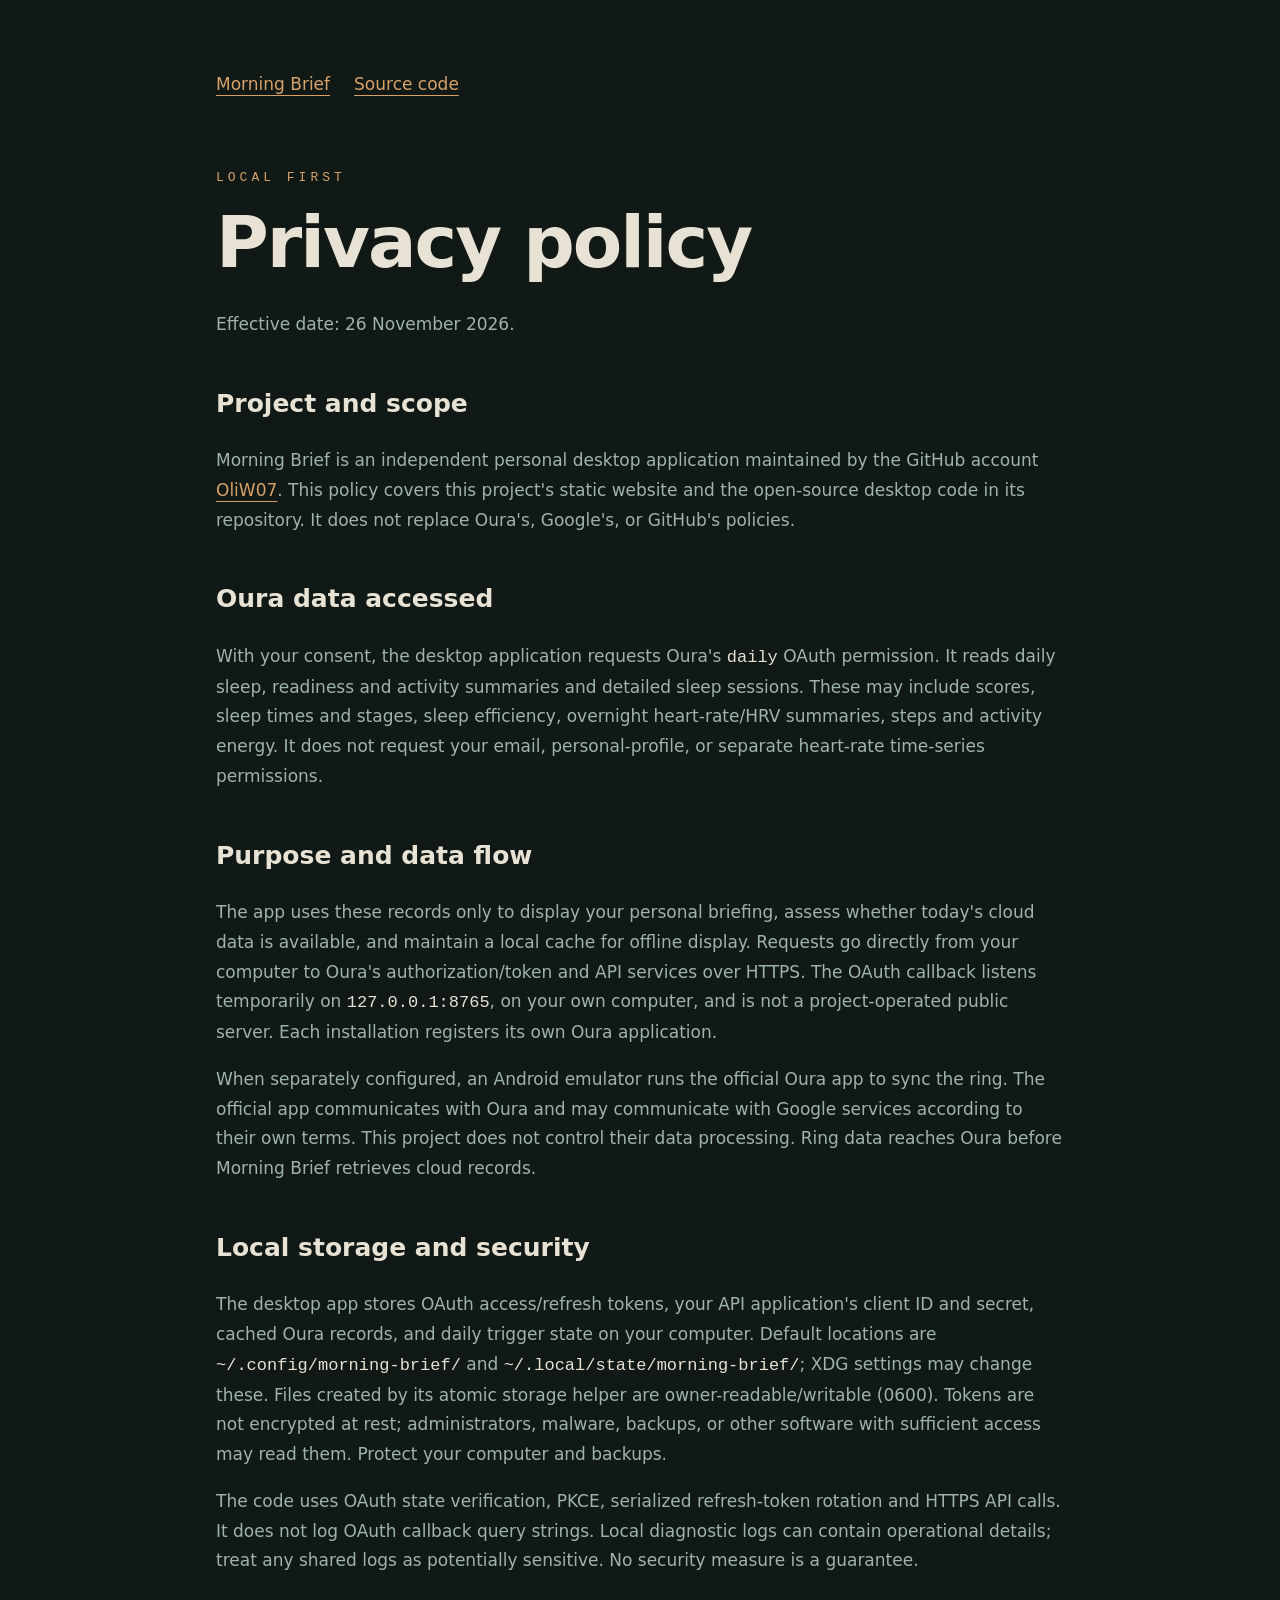
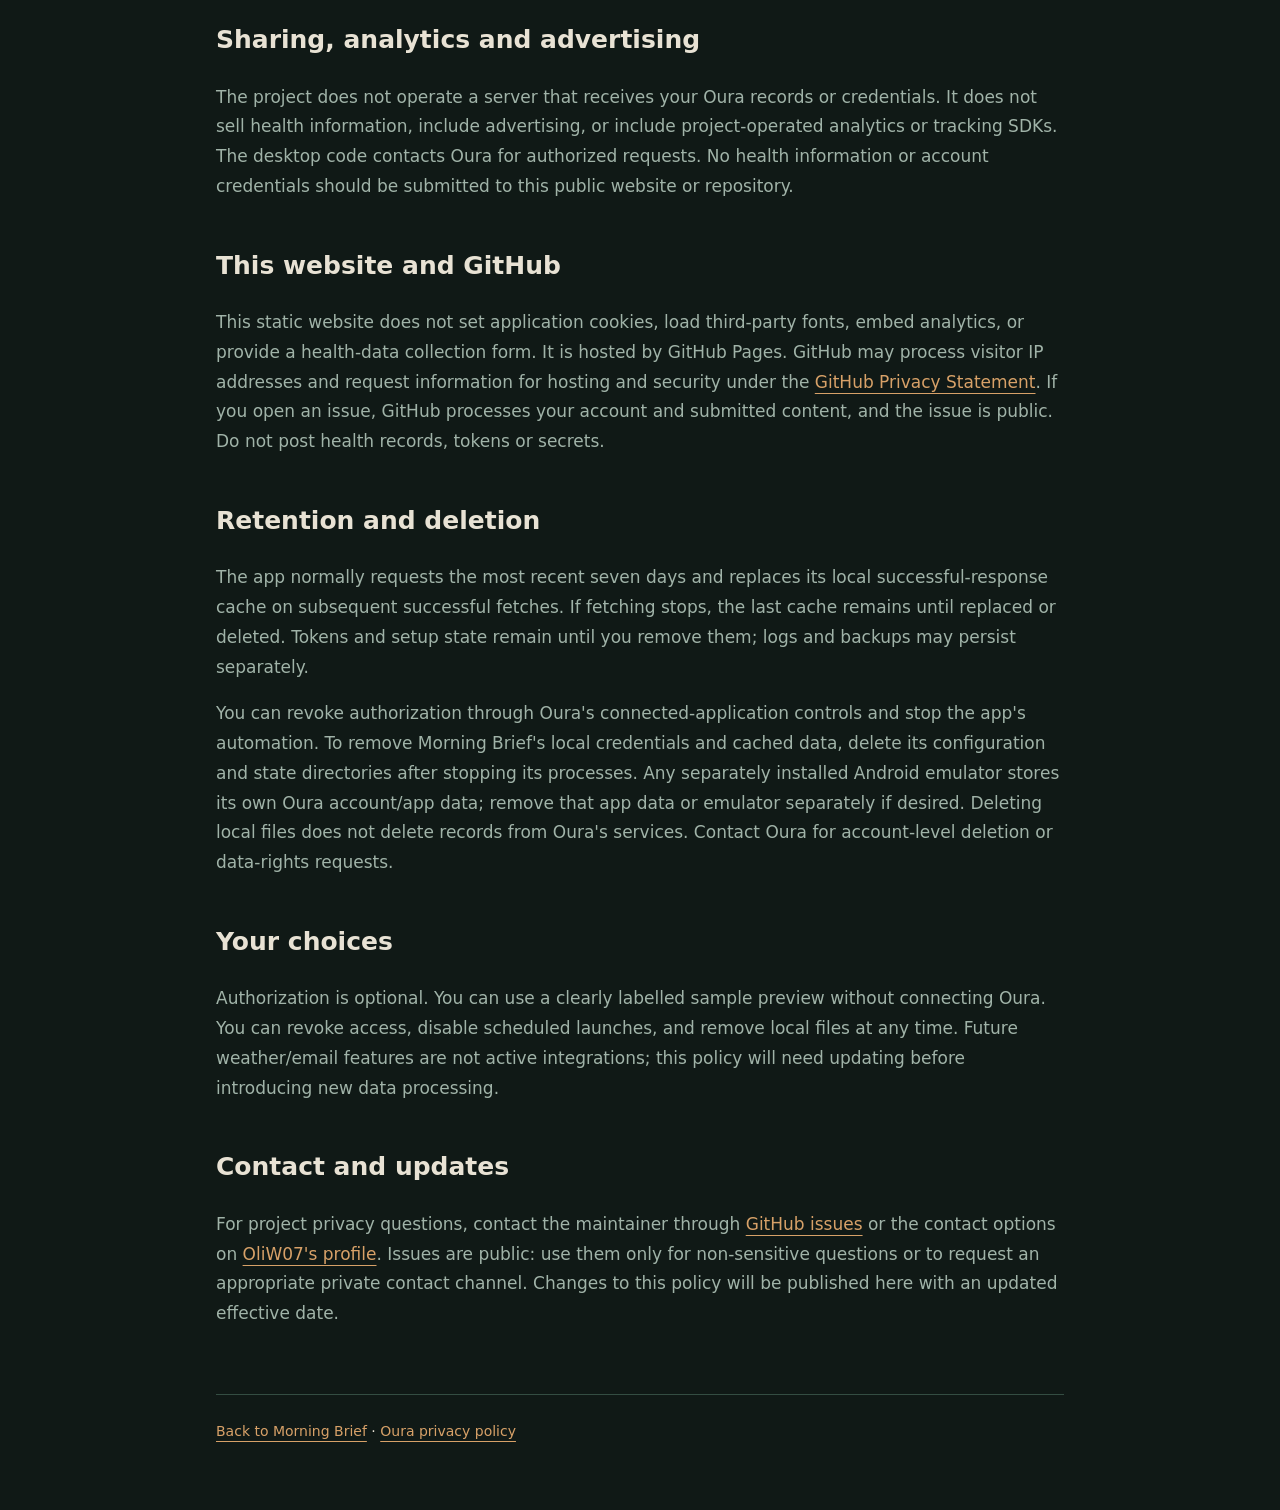
==== docs/privacy.html @ 306d0ee8 "Publish local Morning Brief dashboard and privacy website" ====
<!doctype html>
<html lang="en"><head><meta charset="utf-8"><meta name="viewport" content="width=device-width,initial-scale=1"><title>Privacy policy — Morning Brief</title><link rel="stylesheet" href="style.css"></head>
<body><main><nav><a href="./">Morning Brief</a><a href="https://github.com/OliW07/morning-brief">Source code</a></nav><p class="eyebrow">LOCAL FIRST</p><h1>Privacy policy</h1><p>Effective date: 26 November 2026.</p>
<h2>Project and scope</h2><p>Morning Brief is an independent personal desktop application maintained by the GitHub account <a href="https://github.com/OliW07">OliW07</a>. This policy covers this project's static website and the open-source desktop code in its repository. It does not replace Oura's, Google's, or GitHub's policies.</p>
<h2>Oura data accessed</h2><p>With your consent, the desktop application requests Oura's <code>daily</code> OAuth permission. It reads daily sleep, readiness and activity summaries and detailed sleep sessions. These may include scores, sleep times and stages, sleep efficiency, overnight heart-rate/HRV summaries, steps and activity energy. It does not request your email, personal-profile, or separate heart-rate time-series permissions.</p>
<h2>Purpose and data flow</h2><p>The app uses these records only to display your personal briefing, assess whether today's cloud data is available, and maintain a local cache for offline display. Requests go directly from your computer to Oura's authorization/token and API services over HTTPS. The OAuth callback listens temporarily on <code>127.0.0.1:8765</code>, on your own computer, and is not a project-operated public server. Each installation registers its own Oura application.</p>
<p>When separately configured, an Android emulator runs the official Oura app to sync the ring. The official app communicates with Oura and may communicate with Google services according to their own terms. This project does not control their data processing. Ring data reaches Oura before Morning Brief retrieves cloud records.</p>
<h2>Local storage and security</h2><p>The desktop app stores OAuth access/refresh tokens, your API application's client ID and secret, cached Oura records, and daily trigger state on your computer. Default locations are <code>~/.config/morning-brief/</code> and <code>~/.local/state/morning-brief/</code>; XDG settings may change these. Files created by its atomic storage helper are owner-readable/writable (0600). Tokens are not encrypted at rest; administrators, malware, backups, or other software with sufficient access may read them. Protect your computer and backups.</p>
<p>The code uses OAuth state verification, PKCE, serialized refresh-token rotation and HTTPS API calls. It does not log OAuth callback query strings. Local diagnostic logs can contain operational details; treat any shared logs as potentially sensitive. No security measure is a guarantee.</p>
<h2>Sharing, analytics and advertising</h2><p>The project does not operate a server that receives your Oura records or credentials. It does not sell health information, include advertising, or include project-operated analytics or tracking SDKs. The desktop code contacts Oura for authorized requests. No health information or account credentials should be submitted to this public website or repository.</p>
<h2>This website and GitHub</h2><p>This static website does not set application cookies, load third-party fonts, embed analytics, or provide a health-data collection form. It is hosted by GitHub Pages. GitHub may process visitor IP addresses and request information for hosting and security under the <a href="https://docs.github.com/en/site-policy/privacy-policies/github-general-privacy-statement">GitHub Privacy Statement</a>. If you open an issue, GitHub processes your account and submitted content, and the issue is public. Do not post health records, tokens or secrets.</p>
<h2>Retention and deletion</h2><p>The app normally requests the most recent seven days and replaces its local successful-response cache on subsequent successful fetches. If fetching stops, the last cache remains until replaced or deleted. Tokens and setup state remain until you remove them; logs and backups may persist separately.</p>
<p>You can revoke authorization through Oura's connected-application controls and stop the app's automation. To remove Morning Brief's local credentials and cached data, delete its configuration and state directories after stopping its processes. Any separately installed Android emulator stores its own Oura account/app data; remove that app data or emulator separately if desired. Deleting local files does not delete records from Oura's services. Contact Oura for account-level deletion or data-rights requests.</p>
<h2>Your choices</h2><p>Authorization is optional. You can use a clearly labelled sample preview without connecting Oura. You can revoke access, disable scheduled launches, and remove local files at any time. Future weather/email features are not active integrations; this policy will need updating before introducing new data processing.</p>
<h2>Contact and updates</h2><p>For project privacy questions, contact the maintainer through <a href="https://github.com/OliW07/morning-brief/issues">GitHub issues</a> or the contact options on <a href="https://github.com/OliW07">OliW07's profile</a>. Issues are public: use them only for non-sensitive questions or to request an appropriate private contact channel. Changes to this policy will be published here with an updated effective date.</p>
<footer><a href="./">Back to Morning Brief</a> · <a href="https://ouraring.com/privacy-policy">Oura privacy policy</a></footer></main></body></html>
---- docs/style.css ----
:root{color-scheme:dark;--bg:#101916;--text:#e8e2d4;--muted:#a0b3a8;--gold:#d7a168;--line:#344d42}*{box-sizing:border-box}body{margin:0;background:var(--bg);color:var(--text);font:17px/1.75 system-ui,sans-serif}main{max-width:900px;margin:auto;padding:70px 26px}nav{display:flex;gap:24px;flex-wrap:wrap;margin-bottom:70px}a{color:var(--gold);text-underline-offset:5px}h1{font-size:clamp(40px,7vw,72px);line-height:1.1;letter-spacing:-2px;margin:18px 0 28px}h2{font-size:25px;margin-top:42px}p,li{color:var(--muted)}.eyebrow{color:var(--gold);font:13px monospace;letter-spacing:4px}.cards{display:grid;grid-template-columns:repeat(auto-fit,minmax(200px,1fr));gap:16px;margin:38px 0}.card{border-top:1px solid var(--line);padding:20px 0}.card strong{display:block;font-size:23px}.note{border-left:2px solid var(--gold);padding:12px 20px}code,pre{font-family:monospace;color:var(--text)}pre{overflow:auto;padding:20px;border:1px solid var(--line)}footer{margin-top:65px;padding-top:24px;border-top:1px solid var(--line);font-size:14px}.sun{color:var(--gold);font-size:18px;line-height:1.2;white-space:pre}
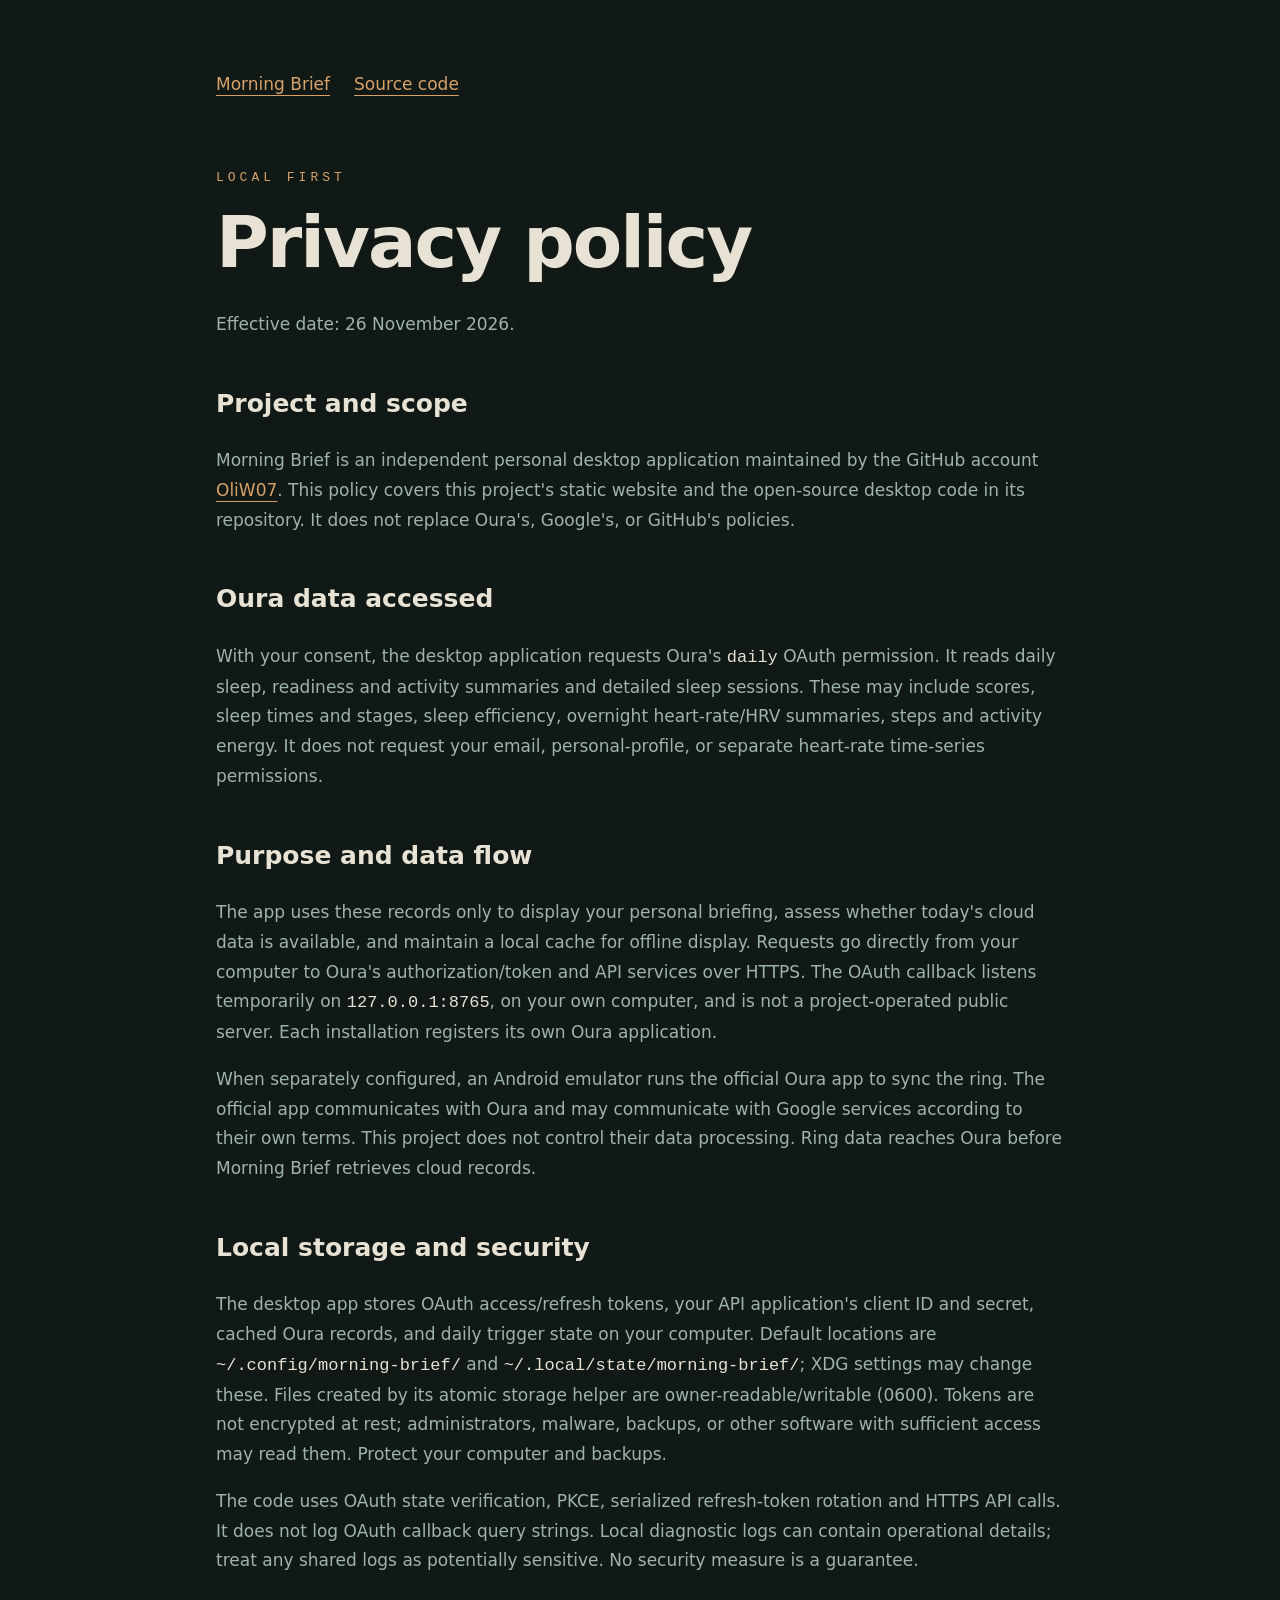
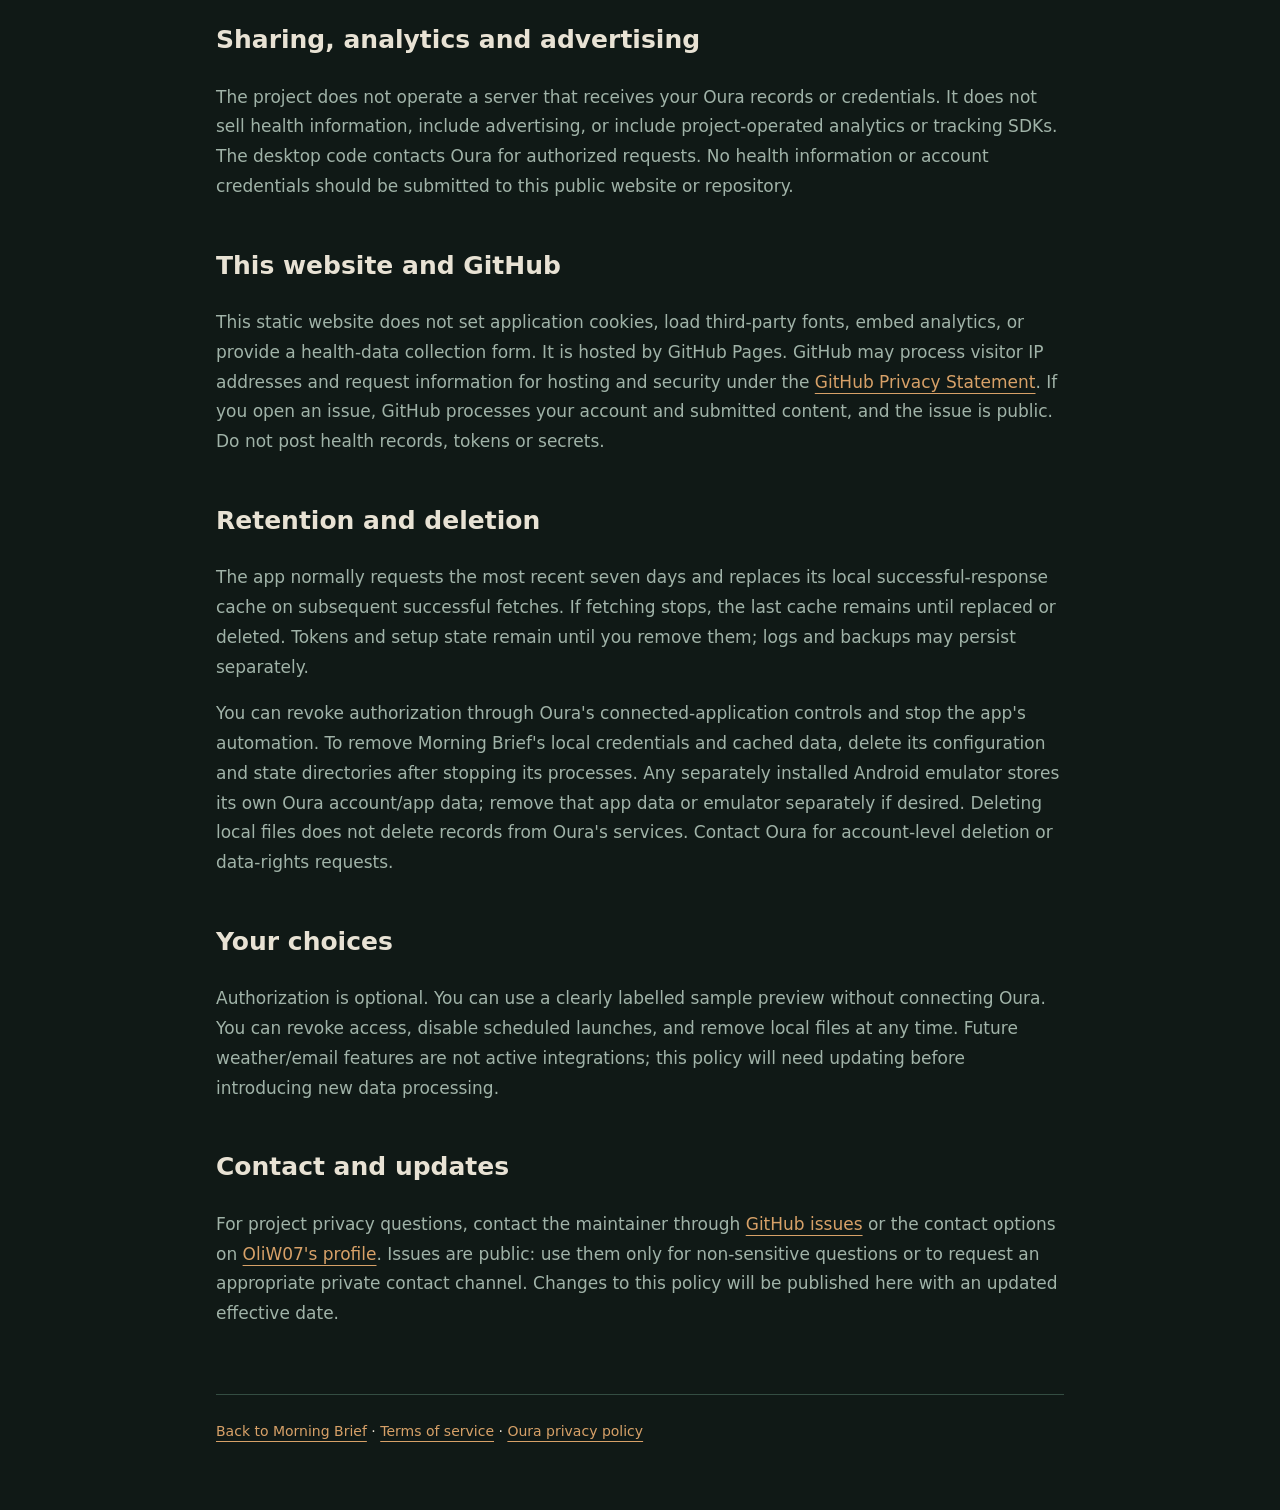
==== commit d8eea94b: "Add terms of service and link legal pages" ====
--- a/docs/privacy.html
+++ b/docs/privacy.html
@@ -13,4 +13,4 @@
 <p>You can revoke authorization through Oura's connected-application controls and stop the app's automation. To remove Morning Brief's local credentials and cached data, delete its configuration and state directories after stopping its processes. Any separately installed Android emulator stores its own Oura account/app data; remove that app data or emulator separately if desired. Deleting local files does not delete records from Oura's services. Contact Oura for account-level deletion or data-rights requests.</p>
 <h2>Your choices</h2><p>Authorization is optional. You can use a clearly labelled sample preview without connecting Oura. You can revoke access, disable scheduled launches, and remove local files at any time. Future weather/email features are not active integrations; this policy will need updating before introducing new data processing.</p>
 <h2>Contact and updates</h2><p>For project privacy questions, contact the maintainer through <a href="https://github.com/OliW07/morning-brief/issues">GitHub issues</a> or the contact options on <a href="https://github.com/OliW07">OliW07's profile</a>. Issues are public: use them only for non-sensitive questions or to request an appropriate private contact channel. Changes to this policy will be published here with an updated effective date.</p>
-<footer><a href="./">Back to Morning Brief</a> · <a href="https://ouraring.com/privacy-policy">Oura privacy policy</a></footer></main></body></html>
+<footer><a href="./">Back to Morning Brief</a> · <a href="terms.html">Terms of service</a> · <a href="https://ouraring.com/privacy-policy">Oura privacy policy</a></footer></main></body></html>
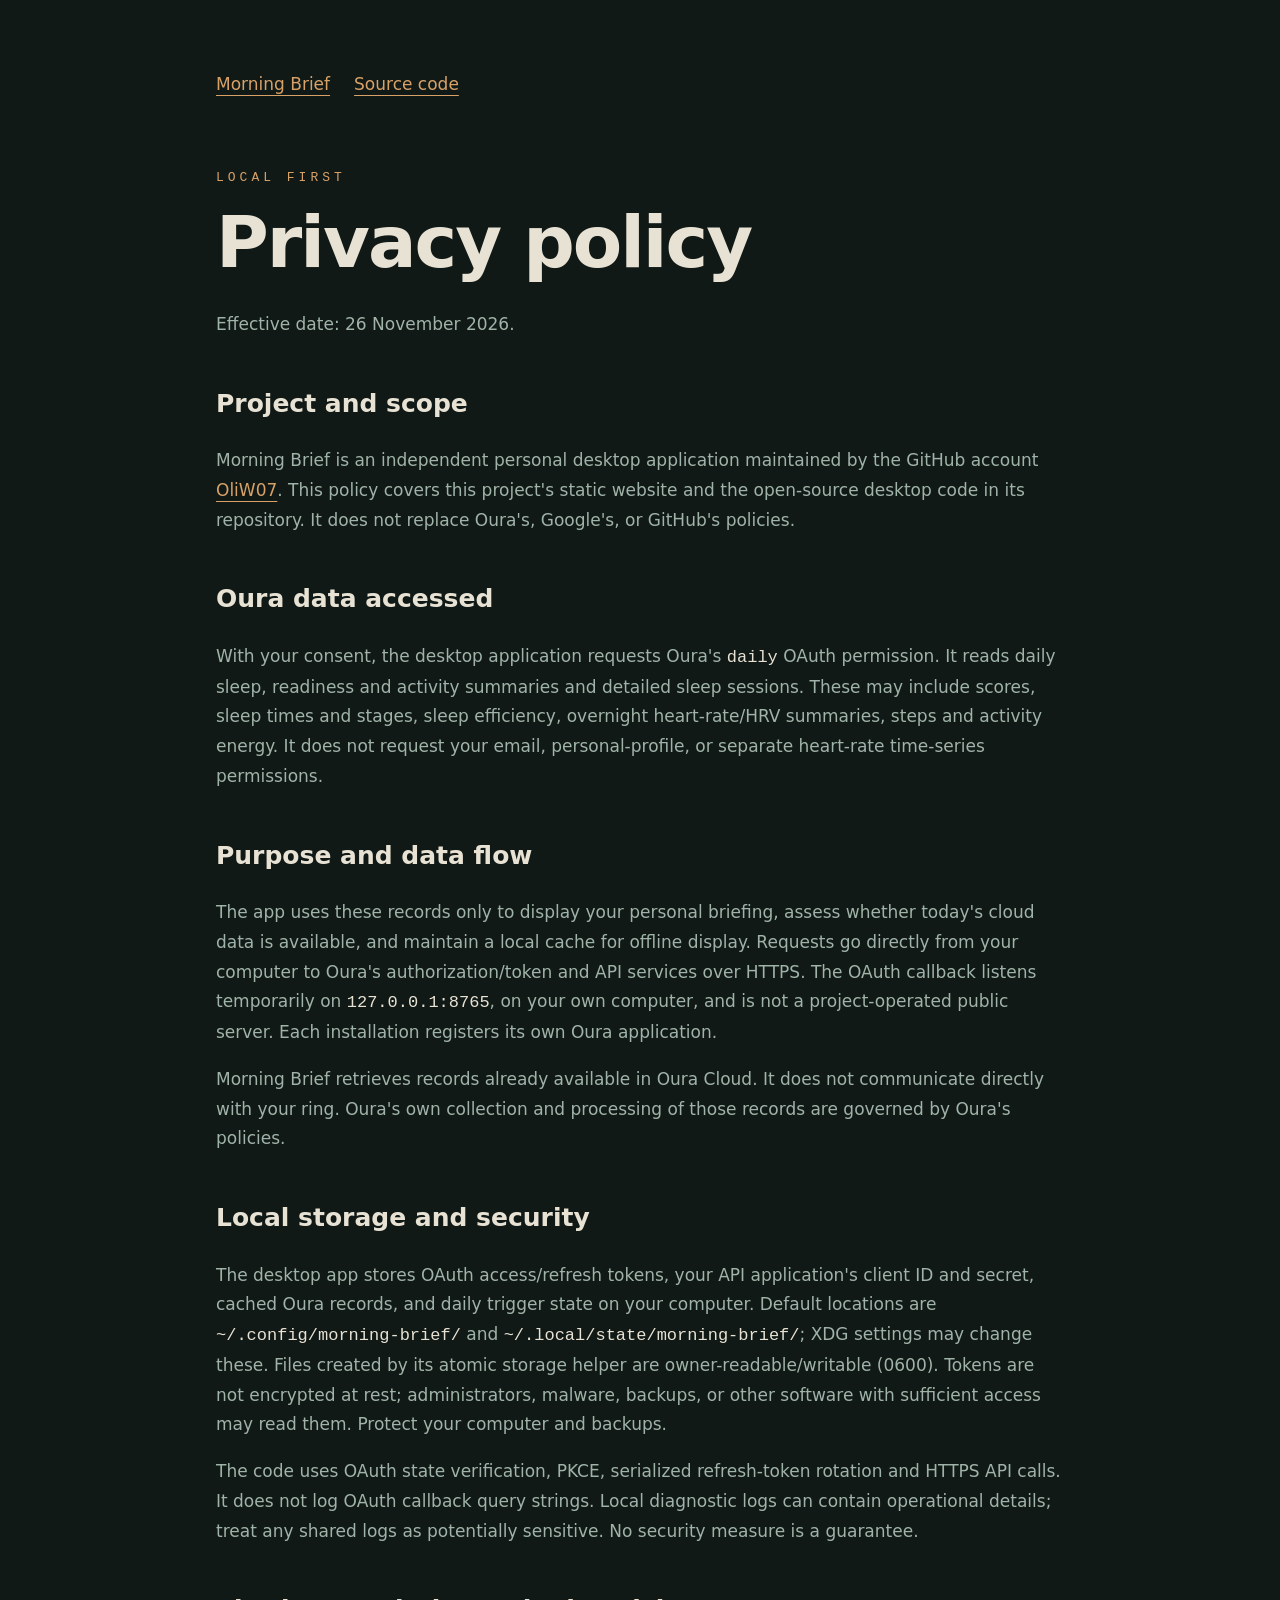
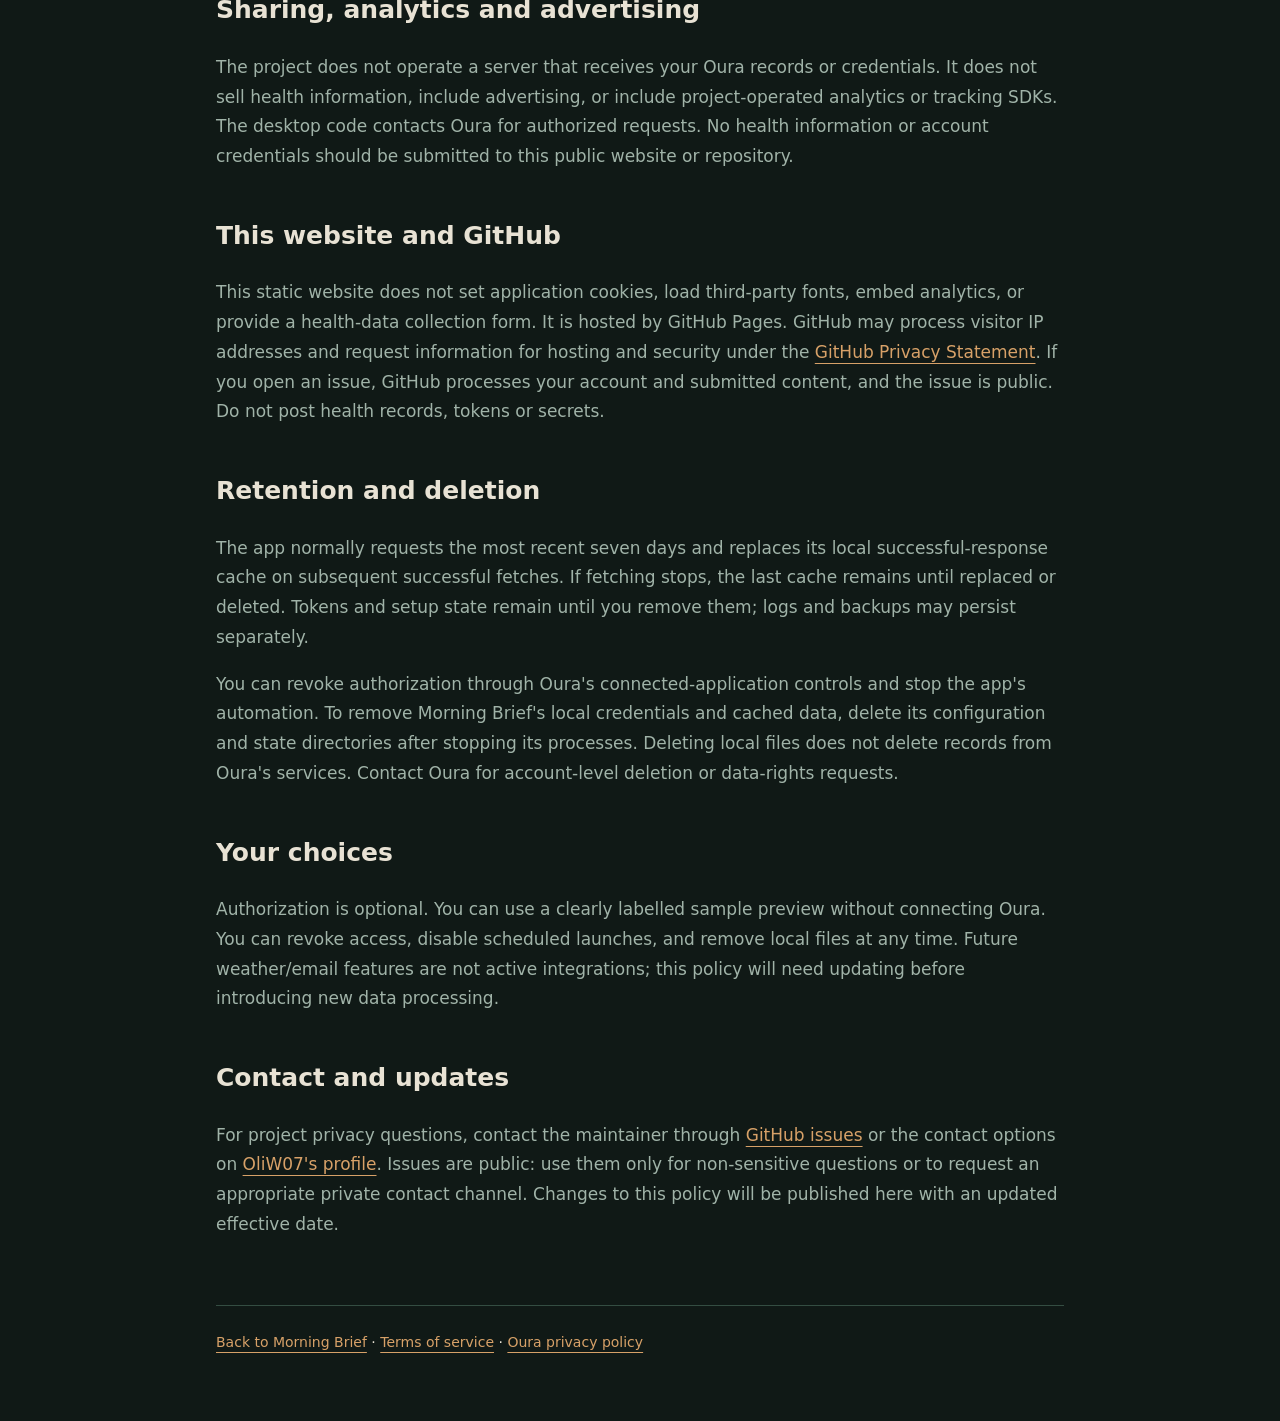
==== commit 7318d60d: "Focus public project on Oura API dashboard and remove device-sync integration" ====
--- a/docs/privacy.html
+++ b/docs/privacy.html
@@ -4,13 +4,13 @@
 <h2>Project and scope</h2><p>Morning Brief is an independent personal desktop application maintained by the GitHub account <a href="https://github.com/OliW07">OliW07</a>. This policy covers this project's static website and the open-source desktop code in its repository. It does not replace Oura's, Google's, or GitHub's policies.</p>
 <h2>Oura data accessed</h2><p>With your consent, the desktop application requests Oura's <code>daily</code> OAuth permission. It reads daily sleep, readiness and activity summaries and detailed sleep sessions. These may include scores, sleep times and stages, sleep efficiency, overnight heart-rate/HRV summaries, steps and activity energy. It does not request your email, personal-profile, or separate heart-rate time-series permissions.</p>
 <h2>Purpose and data flow</h2><p>The app uses these records only to display your personal briefing, assess whether today's cloud data is available, and maintain a local cache for offline display. Requests go directly from your computer to Oura's authorization/token and API services over HTTPS. The OAuth callback listens temporarily on <code>127.0.0.1:8765</code>, on your own computer, and is not a project-operated public server. Each installation registers its own Oura application.</p>
-<p>When separately configured, an Android emulator runs the official Oura app to sync the ring. The official app communicates with Oura and may communicate with Google services according to their own terms. This project does not control their data processing. Ring data reaches Oura before Morning Brief retrieves cloud records.</p>
+<p>Morning Brief retrieves records already available in Oura Cloud. It does not communicate directly with your ring. Oura's own collection and processing of those records are governed by Oura's policies.</p>
 <h2>Local storage and security</h2><p>The desktop app stores OAuth access/refresh tokens, your API application's client ID and secret, cached Oura records, and daily trigger state on your computer. Default locations are <code>~/.config/morning-brief/</code> and <code>~/.local/state/morning-brief/</code>; XDG settings may change these. Files created by its atomic storage helper are owner-readable/writable (0600). Tokens are not encrypted at rest; administrators, malware, backups, or other software with sufficient access may read them. Protect your computer and backups.</p>
 <p>The code uses OAuth state verification, PKCE, serialized refresh-token rotation and HTTPS API calls. It does not log OAuth callback query strings. Local diagnostic logs can contain operational details; treat any shared logs as potentially sensitive. No security measure is a guarantee.</p>
 <h2>Sharing, analytics and advertising</h2><p>The project does not operate a server that receives your Oura records or credentials. It does not sell health information, include advertising, or include project-operated analytics or tracking SDKs. The desktop code contacts Oura for authorized requests. No health information or account credentials should be submitted to this public website or repository.</p>
 <h2>This website and GitHub</h2><p>This static website does not set application cookies, load third-party fonts, embed analytics, or provide a health-data collection form. It is hosted by GitHub Pages. GitHub may process visitor IP addresses and request information for hosting and security under the <a href="https://docs.github.com/en/site-policy/privacy-policies/github-general-privacy-statement">GitHub Privacy Statement</a>. If you open an issue, GitHub processes your account and submitted content, and the issue is public. Do not post health records, tokens or secrets.</p>
 <h2>Retention and deletion</h2><p>The app normally requests the most recent seven days and replaces its local successful-response cache on subsequent successful fetches. If fetching stops, the last cache remains until replaced or deleted. Tokens and setup state remain until you remove them; logs and backups may persist separately.</p>
-<p>You can revoke authorization through Oura's connected-application controls and stop the app's automation. To remove Morning Brief's local credentials and cached data, delete its configuration and state directories after stopping its processes. Any separately installed Android emulator stores its own Oura account/app data; remove that app data or emulator separately if desired. Deleting local files does not delete records from Oura's services. Contact Oura for account-level deletion or data-rights requests.</p>
+<p>You can revoke authorization through Oura's connected-application controls and stop the app's automation. To remove Morning Brief's local credentials and cached data, delete its configuration and state directories after stopping its processes. Deleting local files does not delete records from Oura's services. Contact Oura for account-level deletion or data-rights requests.</p>
 <h2>Your choices</h2><p>Authorization is optional. You can use a clearly labelled sample preview without connecting Oura. You can revoke access, disable scheduled launches, and remove local files at any time. Future weather/email features are not active integrations; this policy will need updating before introducing new data processing.</p>
 <h2>Contact and updates</h2><p>For project privacy questions, contact the maintainer through <a href="https://github.com/OliW07/morning-brief/issues">GitHub issues</a> or the contact options on <a href="https://github.com/OliW07">OliW07's profile</a>. Issues are public: use them only for non-sensitive questions or to request an appropriate private contact channel. Changes to this policy will be published here with an updated effective date.</p>
 <footer><a href="./">Back to Morning Brief</a> · <a href="terms.html">Terms of service</a> · <a href="https://ouraring.com/privacy-policy">Oura privacy policy</a></footer></main></body></html>
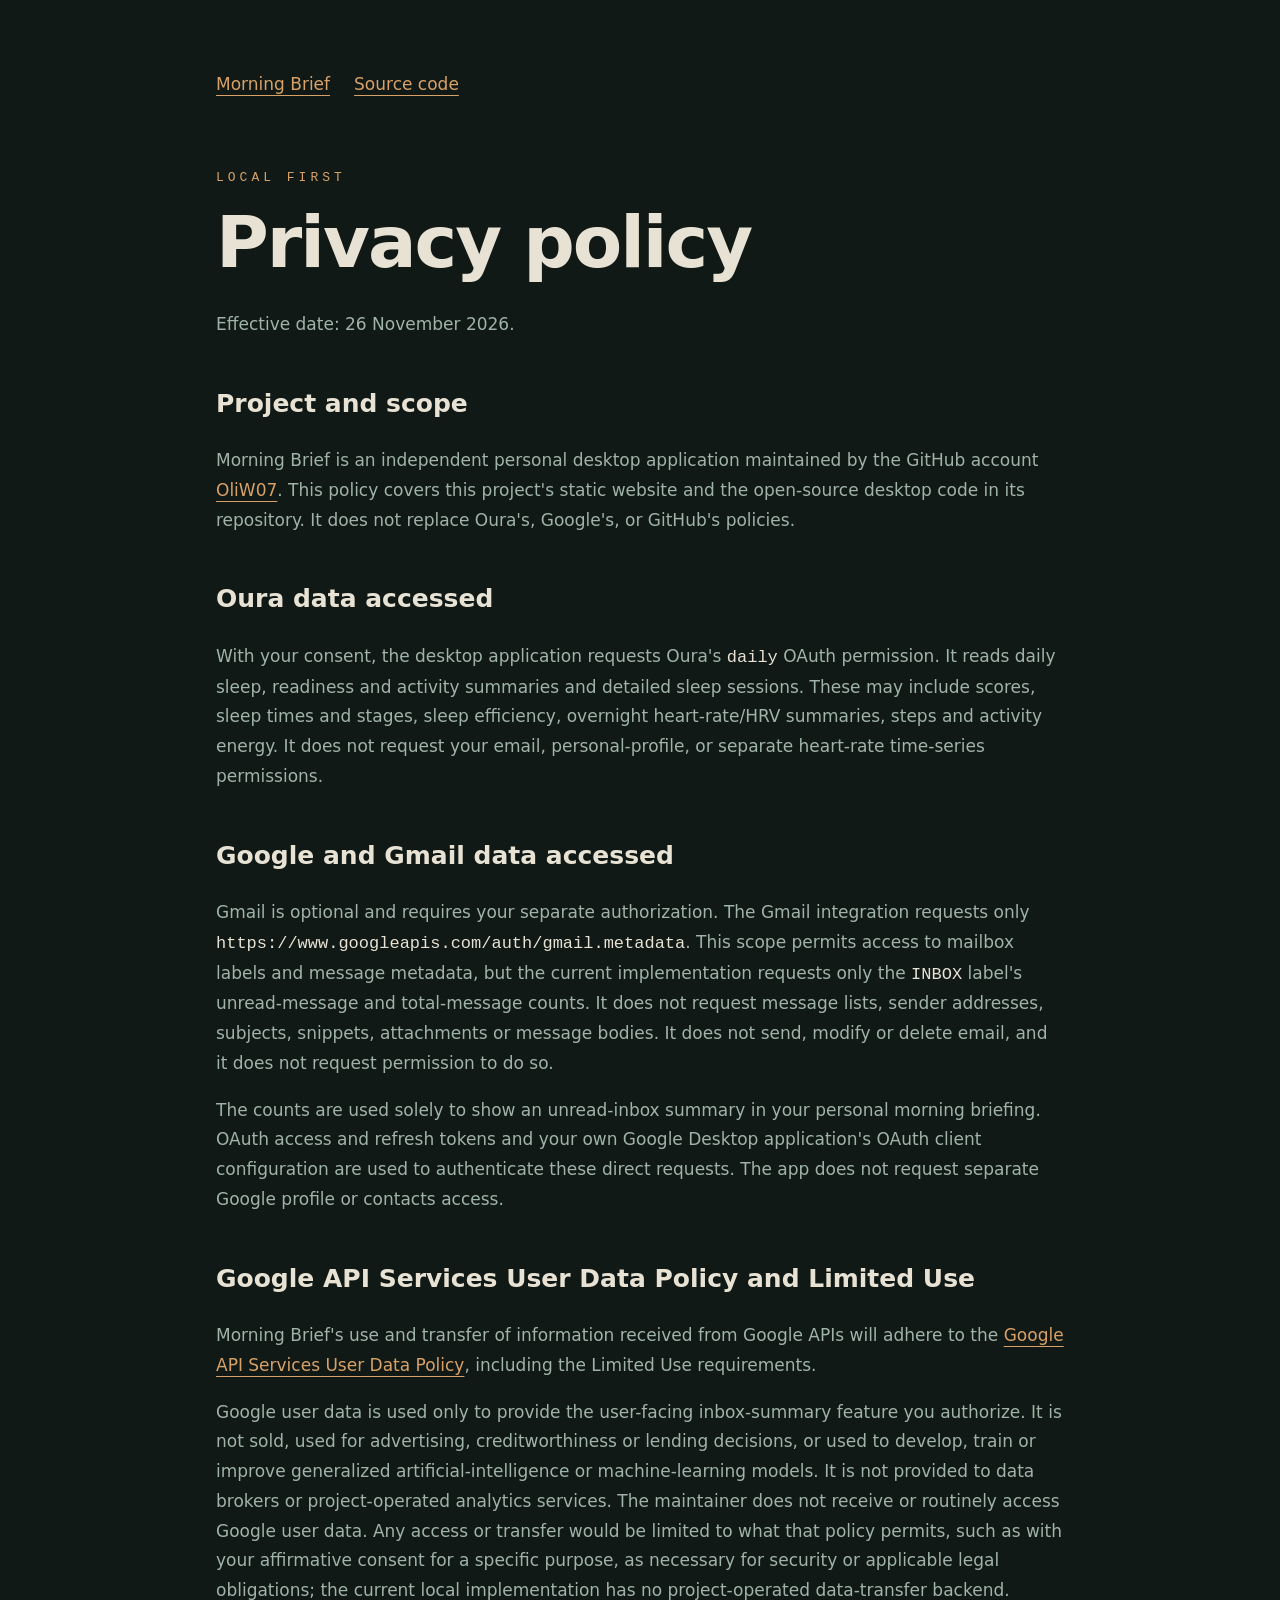
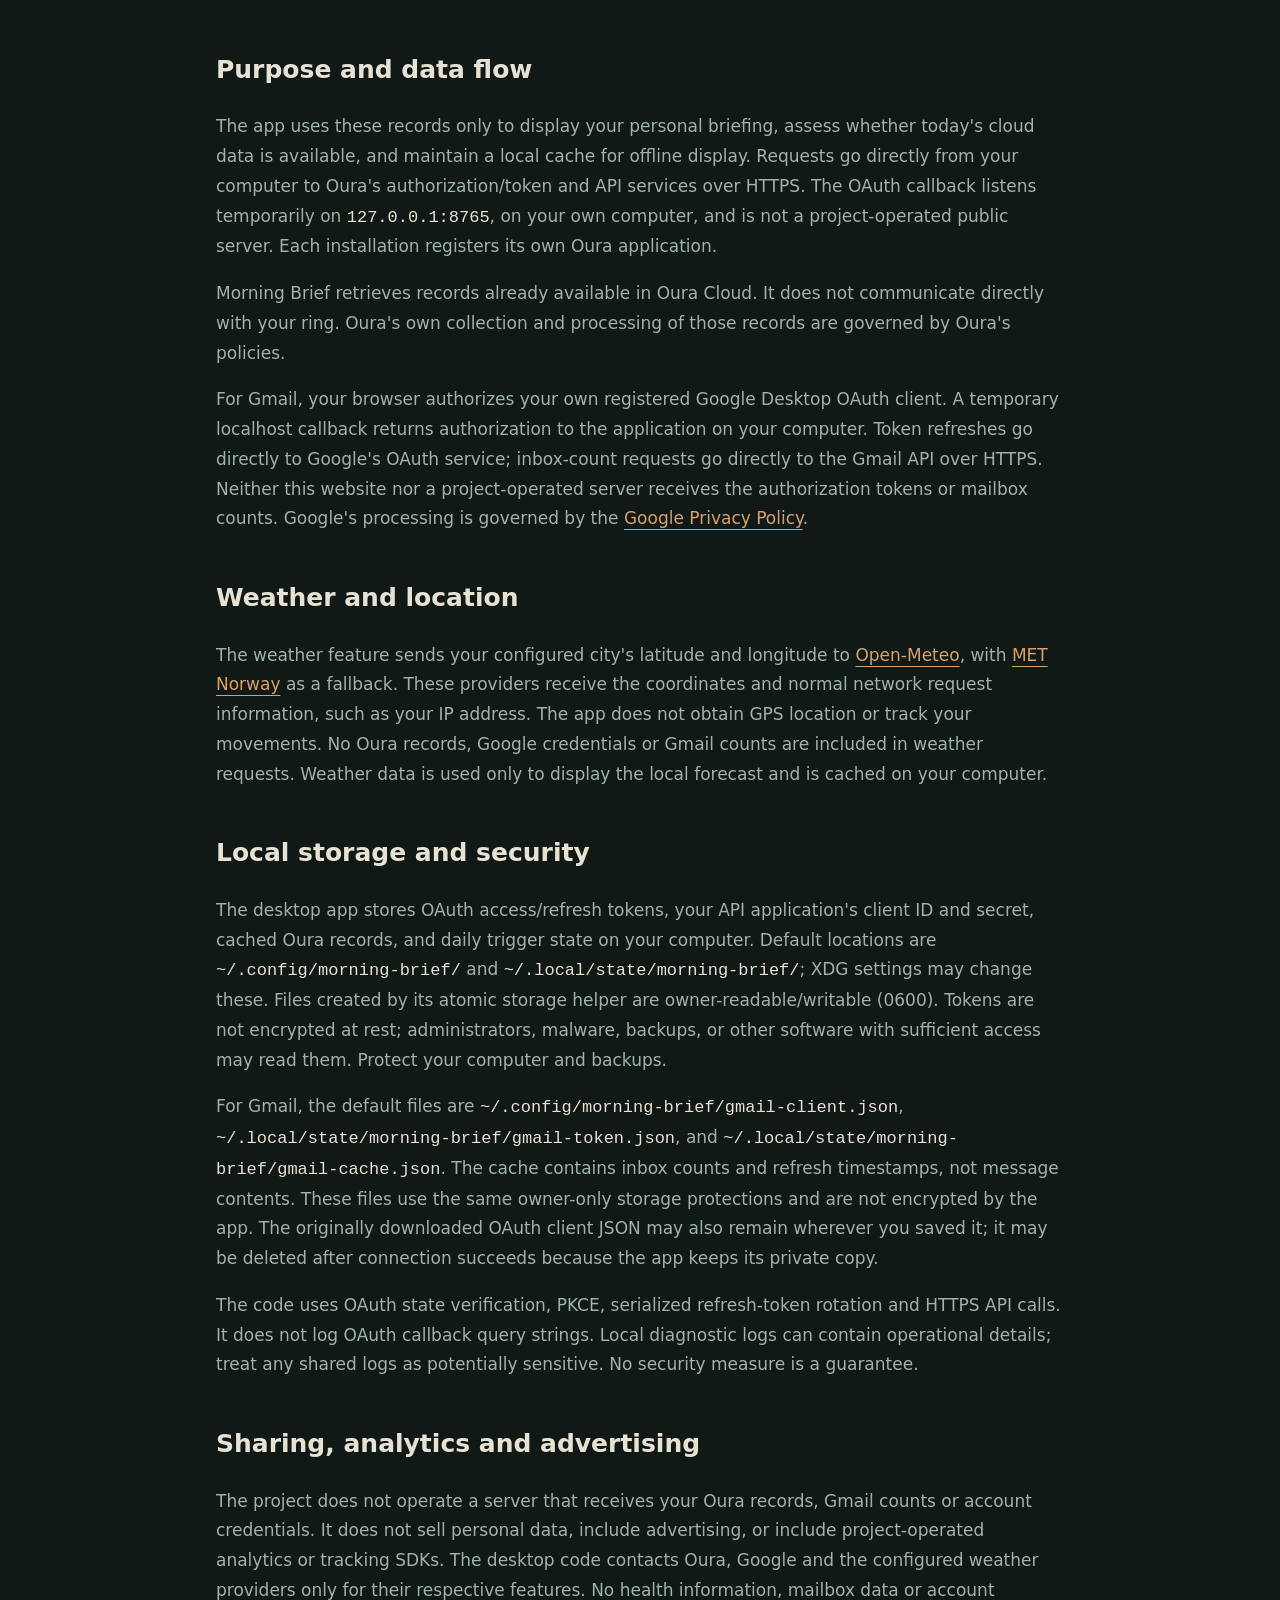
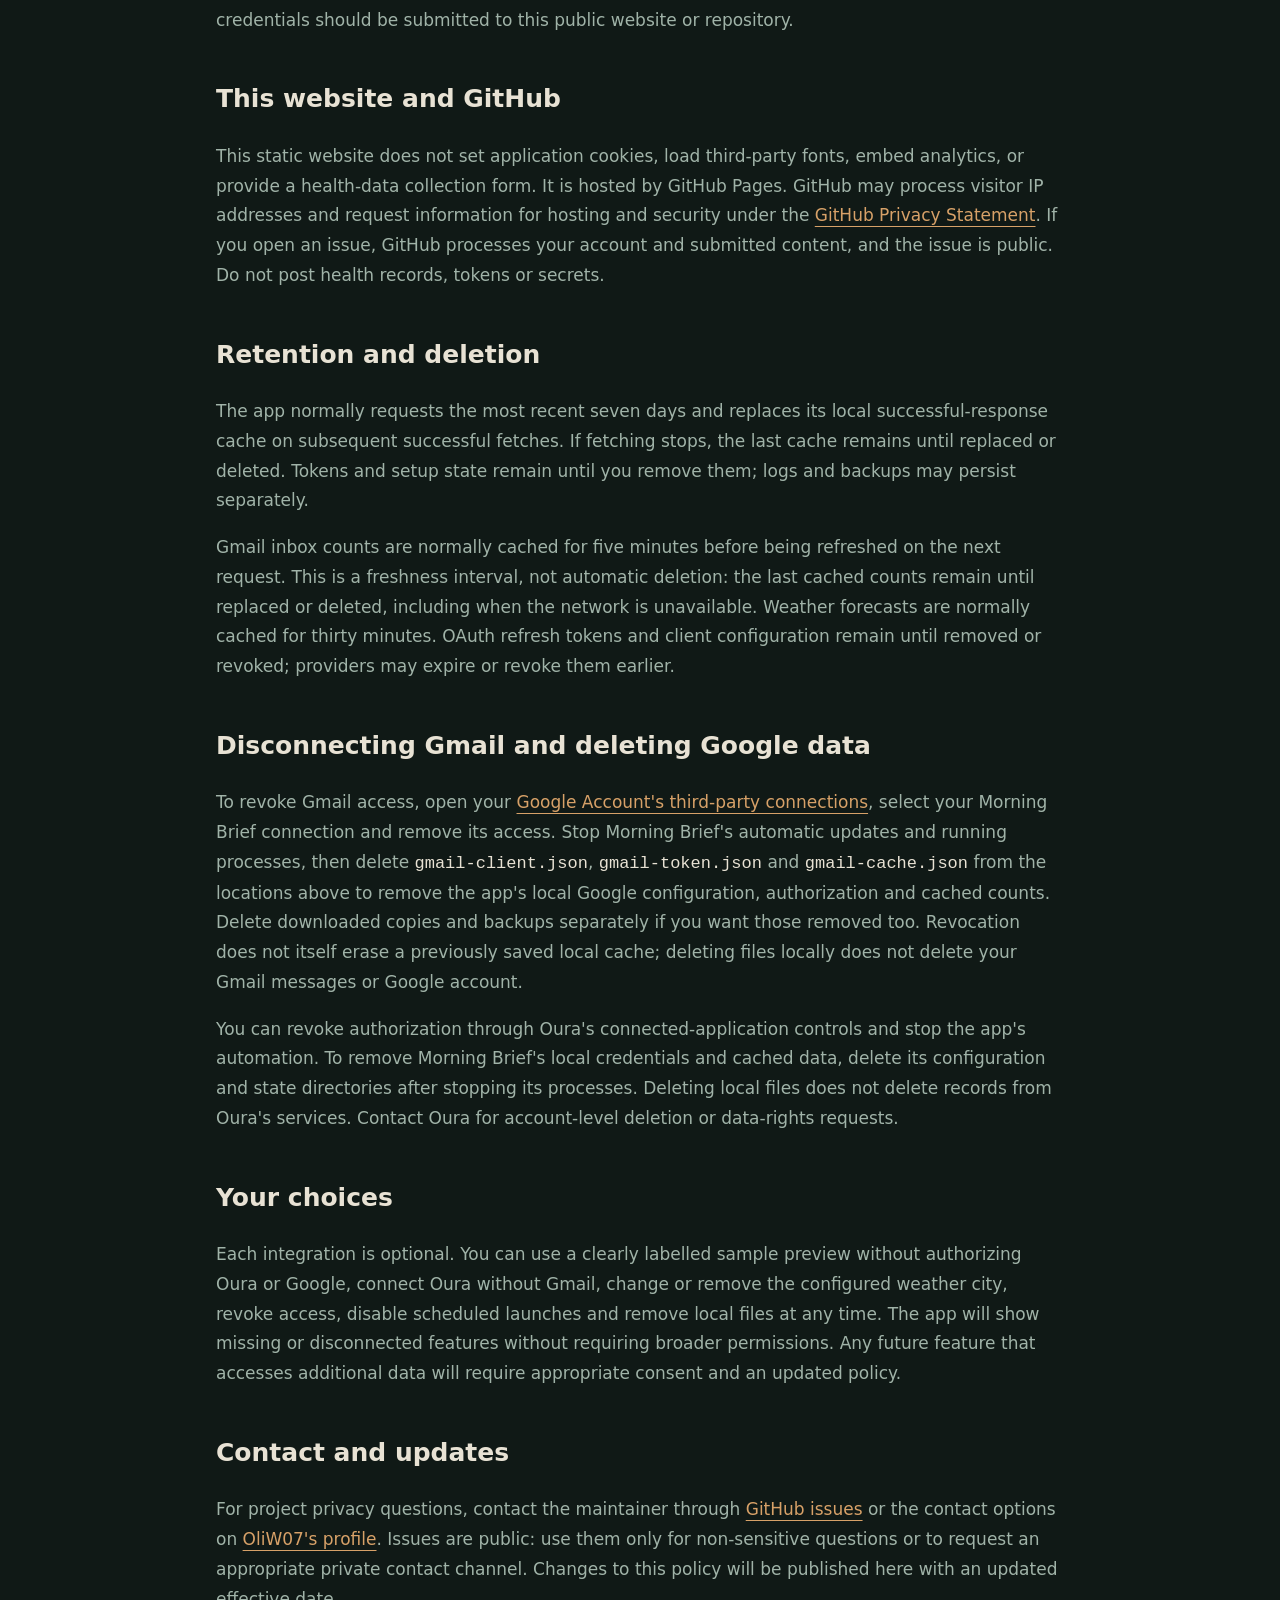
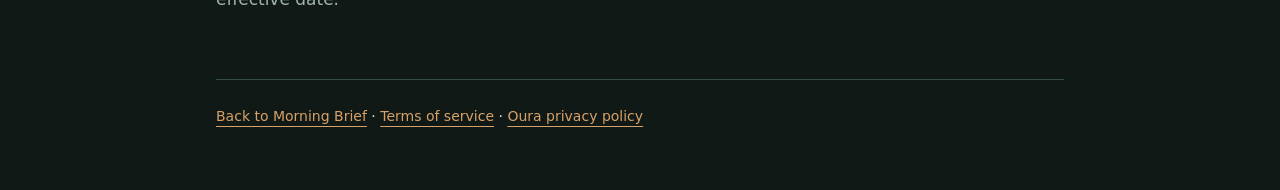
==== commit 75837a81: "Document Gmail metadata access, Google Limited Use and weather privacy" ====
--- a/docs/privacy.html
+++ b/docs/privacy.html
@@ -3,14 +3,23 @@
 <body><main><nav><a href="./">Morning Brief</a><a href="https://github.com/OliW07/morning-brief">Source code</a></nav><p class="eyebrow">LOCAL FIRST</p><h1>Privacy policy</h1><p>Effective date: 26 November 2026.</p>
 <h2>Project and scope</h2><p>Morning Brief is an independent personal desktop application maintained by the GitHub account <a href="https://github.com/OliW07">OliW07</a>. This policy covers this project's static website and the open-source desktop code in its repository. It does not replace Oura's, Google's, or GitHub's policies.</p>
 <h2>Oura data accessed</h2><p>With your consent, the desktop application requests Oura's <code>daily</code> OAuth permission. It reads daily sleep, readiness and activity summaries and detailed sleep sessions. These may include scores, sleep times and stages, sleep efficiency, overnight heart-rate/HRV summaries, steps and activity energy. It does not request your email, personal-profile, or separate heart-rate time-series permissions.</p>
+<h2>Google and Gmail data accessed</h2><p>Gmail is optional and requires your separate authorization. The Gmail integration requests only <code>https://www.googleapis.com/auth/gmail.metadata</code>. This scope permits access to mailbox labels and message metadata, but the current implementation requests only the <code>INBOX</code> label's unread-message and total-message counts. It does not request message lists, sender addresses, subjects, snippets, attachments or message bodies. It does not send, modify or delete email, and it does not request permission to do so.</p>
+<p>The counts are used solely to show an unread-inbox summary in your personal morning briefing. OAuth access and refresh tokens and your own Google Desktop application's OAuth client configuration are used to authenticate these direct requests. The app does not request separate Google profile or contacts access.</p>
+<h2>Google API Services User Data Policy and Limited Use</h2><p>Morning Brief's use and transfer of information received from Google APIs will adhere to the <a href="https://developers.google.com/terms/api-services-user-data-policy">Google API Services User Data Policy</a>, including the Limited Use requirements.</p>
+<p>Google user data is used only to provide the user-facing inbox-summary feature you authorize. It is not sold, used for advertising, creditworthiness or lending decisions, or used to develop, train or improve generalized artificial-intelligence or machine-learning models. It is not provided to data brokers or project-operated analytics services. The maintainer does not receive or routinely access Google user data. Any access or transfer would be limited to what that policy permits, such as with your affirmative consent for a specific purpose, as necessary for security or applicable legal obligations; the current local implementation has no project-operated data-transfer backend.</p>
 <h2>Purpose and data flow</h2><p>The app uses these records only to display your personal briefing, assess whether today's cloud data is available, and maintain a local cache for offline display. Requests go directly from your computer to Oura's authorization/token and API services over HTTPS. The OAuth callback listens temporarily on <code>127.0.0.1:8765</code>, on your own computer, and is not a project-operated public server. Each installation registers its own Oura application.</p>
 <p>Morning Brief retrieves records already available in Oura Cloud. It does not communicate directly with your ring. Oura's own collection and processing of those records are governed by Oura's policies.</p>
+<p>For Gmail, your browser authorizes your own registered Google Desktop OAuth client. A temporary localhost callback returns authorization to the application on your computer. Token refreshes go directly to Google's OAuth service; inbox-count requests go directly to the Gmail API over HTTPS. Neither this website nor a project-operated server receives the authorization tokens or mailbox counts. Google's processing is governed by the <a href="https://policies.google.com/privacy">Google Privacy Policy</a>.</p>
+<h2>Weather and location</h2><p>The weather feature sends your configured city's latitude and longitude to <a href="https://open-meteo.com/en/terms">Open-Meteo</a>, with <a href="https://api.met.no/doc/TermsOfService">MET Norway</a> as a fallback. These providers receive the coordinates and normal network request information, such as your IP address. The app does not obtain GPS location or track your movements. No Oura records, Google credentials or Gmail counts are included in weather requests. Weather data is used only to display the local forecast and is cached on your computer.</p>
 <h2>Local storage and security</h2><p>The desktop app stores OAuth access/refresh tokens, your API application's client ID and secret, cached Oura records, and daily trigger state on your computer. Default locations are <code>~/.config/morning-brief/</code> and <code>~/.local/state/morning-brief/</code>; XDG settings may change these. Files created by its atomic storage helper are owner-readable/writable (0600). Tokens are not encrypted at rest; administrators, malware, backups, or other software with sufficient access may read them. Protect your computer and backups.</p>
+<p>For Gmail, the default files are <code>~/.config/morning-brief/gmail-client.json</code>, <code>~/.local/state/morning-brief/gmail-token.json</code>, and <code>~/.local/state/morning-brief/gmail-cache.json</code>. The cache contains inbox counts and refresh timestamps, not message contents. These files use the same owner-only storage protections and are not encrypted by the app. The originally downloaded OAuth client JSON may also remain wherever you saved it; it may be deleted after connection succeeds because the app keeps its private copy.</p>
 <p>The code uses OAuth state verification, PKCE, serialized refresh-token rotation and HTTPS API calls. It does not log OAuth callback query strings. Local diagnostic logs can contain operational details; treat any shared logs as potentially sensitive. No security measure is a guarantee.</p>
-<h2>Sharing, analytics and advertising</h2><p>The project does not operate a server that receives your Oura records or credentials. It does not sell health information, include advertising, or include project-operated analytics or tracking SDKs. The desktop code contacts Oura for authorized requests. No health information or account credentials should be submitted to this public website or repository.</p>
+<h2>Sharing, analytics and advertising</h2><p>The project does not operate a server that receives your Oura records, Gmail counts or account credentials. It does not sell personal data, include advertising, or include project-operated analytics or tracking SDKs. The desktop code contacts Oura, Google and the configured weather providers only for their respective features. No health information, mailbox data or account credentials should be submitted to this public website or repository.</p>
 <h2>This website and GitHub</h2><p>This static website does not set application cookies, load third-party fonts, embed analytics, or provide a health-data collection form. It is hosted by GitHub Pages. GitHub may process visitor IP addresses and request information for hosting and security under the <a href="https://docs.github.com/en/site-policy/privacy-policies/github-general-privacy-statement">GitHub Privacy Statement</a>. If you open an issue, GitHub processes your account and submitted content, and the issue is public. Do not post health records, tokens or secrets.</p>
 <h2>Retention and deletion</h2><p>The app normally requests the most recent seven days and replaces its local successful-response cache on subsequent successful fetches. If fetching stops, the last cache remains until replaced or deleted. Tokens and setup state remain until you remove them; logs and backups may persist separately.</p>
+<p>Gmail inbox counts are normally cached for five minutes before being refreshed on the next request. This is a freshness interval, not automatic deletion: the last cached counts remain until replaced or deleted, including when the network is unavailable. Weather forecasts are normally cached for thirty minutes. OAuth refresh tokens and client configuration remain until removed or revoked; providers may expire or revoke them earlier.</p>
+<h2>Disconnecting Gmail and deleting Google data</h2><p>To revoke Gmail access, open your <a href="https://myaccount.google.com/connections">Google Account's third-party connections</a>, select your Morning Brief connection and remove its access. Stop Morning Brief's automatic updates and running processes, then delete <code>gmail-client.json</code>, <code>gmail-token.json</code> and <code>gmail-cache.json</code> from the locations above to remove the app's local Google configuration, authorization and cached counts. Delete downloaded copies and backups separately if you want those removed too. Revocation does not itself erase a previously saved local cache; deleting files locally does not delete your Gmail messages or Google account.</p>
 <p>You can revoke authorization through Oura's connected-application controls and stop the app's automation. To remove Morning Brief's local credentials and cached data, delete its configuration and state directories after stopping its processes. Deleting local files does not delete records from Oura's services. Contact Oura for account-level deletion or data-rights requests.</p>
-<h2>Your choices</h2><p>Authorization is optional. You can use a clearly labelled sample preview without connecting Oura. You can revoke access, disable scheduled launches, and remove local files at any time. Future weather/email features are not active integrations; this policy will need updating before introducing new data processing.</p>
+<h2>Your choices</h2><p>Each integration is optional. You can use a clearly labelled sample preview without authorizing Oura or Google, connect Oura without Gmail, change or remove the configured weather city, revoke access, disable scheduled launches and remove local files at any time. The app will show missing or disconnected features without requiring broader permissions. Any future feature that accesses additional data will require appropriate consent and an updated policy.</p>
 <h2>Contact and updates</h2><p>For project privacy questions, contact the maintainer through <a href="https://github.com/OliW07/morning-brief/issues">GitHub issues</a> or the contact options on <a href="https://github.com/OliW07">OliW07's profile</a>. Issues are public: use them only for non-sensitive questions or to request an appropriate private contact channel. Changes to this policy will be published here with an updated effective date.</p>
 <footer><a href="./">Back to Morning Brief</a> · <a href="terms.html">Terms of service</a> · <a href="https://ouraring.com/privacy-policy">Oura privacy policy</a></footer></main></body></html>
